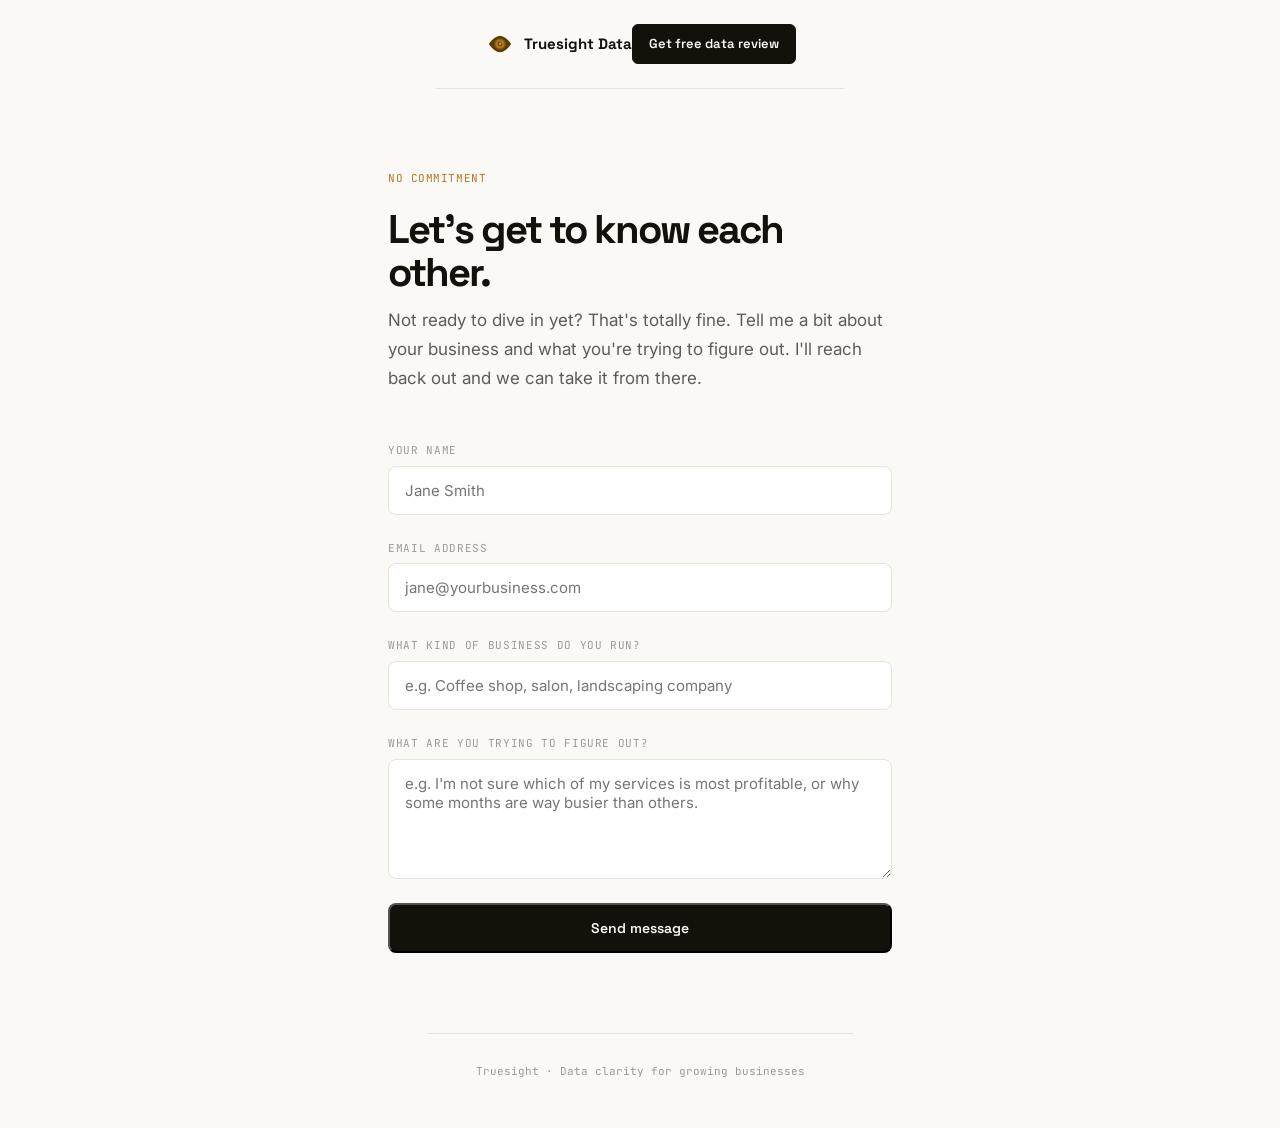
==== contact/index.html @ 4ebfcdee "added everything" ====
<!DOCTYPE html>
<html lang="en">
<head>
  <meta charset="UTF-8" />
  <meta name="viewport" content="width=device-width, initial-scale=1.0" />
  <title>Get in Touch · Truesight Data</title>
  <link rel="icon" type="image/svg+xml" href="../truesight_icon_mark.svg" />
  <link rel="preconnect" href="https://fonts.googleapis.com" />
  <link rel="preconnect" href="https://fonts.gstatic.com" crossorigin />
  <link href="https://fonts.googleapis.com/css2?family=Inter:wght@400;500&family=Space+Grotesk:wght@600;700&family=JetBrains+Mono:wght@400&display=swap" rel="stylesheet" />
  <link rel="stylesheet" href="../styles.css" />
  <!-- Google tag (gtag.js) -->
  <script async src="https://www.googletagmanager.com/gtag/js?id=G-F4FRQ9SZVH"></script>
  <script>
    window.dataLayer = window.dataLayer || [];
    function gtag(){dataLayer.push(arguments);}
    gtag('js', new Date());
    gtag('config', 'G-F4FRQ9SZVH');
  </script>
  <style>
    .review-page { min-height: 100vh; display: flex; flex-direction: column; }
    .review-main { max-width: 600px; margin: 0 auto; padding: 80px 48px; flex: 1; }
    .review-kicker {
      font-family: var(--mono); font-size: 11px; color: var(--accent);
      letter-spacing: 0.05em; text-transform: uppercase; margin-bottom: 20px;
    }
    .review-main h1 { font-size: clamp(28px, 4vw, 40px); margin-bottom: 12px; }
    .review-main .sub { margin-bottom: 48px; }
    .form-group { display: flex; flex-direction: column; gap: 6px; margin-bottom: 24px; }
    .form-group label {
      font-family: var(--mono); font-size: 11px; color: var(--light);
      text-transform: uppercase; letter-spacing: 0.06em;
    }
    .form-group input,
    .form-group textarea {
      background: #fff; border: 1px solid var(--line); border-radius: 8px;
      padding: 14px 16px; font-family: var(--sans); font-size: 15px;
      color: var(--text); transition: border-color 0.15s; width: 100%; resize: vertical;
    }
    .form-group input:focus,
    .form-group textarea:focus { outline: none; border-color: var(--accent); }
    .form-group textarea { min-height: 120px; }
    .form-submit { margin-top: 8px; }
    @media (max-width: 600px) { .review-main { padding: 48px 24px; } }
  </style>
</head>
<body class="review-page">

  <header class="nav">
    <a href="/" class="logo">
      <img src="../truesight_icon_mark.svg" alt="" class="logo__mark" width="32" height="32">
      Truesight Data
    </a>
    <a href="/free-data-review" class="nav__cta nav__cta--primary">Get free data review</a>
  </header>

  <main class="review-main">
    <p class="review-kicker">No commitment</p>
    <h1>Let's get to know each other.</h1>
    <p class="sub">Not ready to dive in yet? That's totally fine. Tell me a bit about your business and what you're trying to figure out. I'll reach back out and we can take it from there.</p>

    <form action="https://formspree.io/f/xjgpeerr" method="POST">
      <input type="hidden" name="_next" value="/thanks" />
      <div class="form-group">
        <label for="name">Your name</label>
        <input type="text" id="name" name="name" placeholder="Jane Smith" required />
      </div>
      <div class="form-group">
        <label for="email">Email address</label>
        <input type="email" id="email" name="email" placeholder="jane@yourbusiness.com" required />
      </div>
      <div class="form-group">
        <label for="business">What kind of business do you run?</label>
        <input type="text" id="business" name="business" placeholder="e.g. Coffee shop, salon, landscaping company" />
      </div>
      <div class="form-group">
        <label for="message">What are you trying to figure out?</label>
        <textarea id="message" name="message" placeholder="e.g. I'm not sure which of my services is most profitable, or why some months are way busier than others."></textarea>
      </div>
      <div class="form-submit">
        <button type="submit" class="btn btn--full">Send message</button>
      </div>
    </form>
  </main>

  <footer class="footer">
    <span>Truesight · Data clarity for growing businesses</span>
  </footer>

</body>
</html>
---- styles.css ----
*, *::before, *::after { box-sizing: border-box; margin: 0; padding: 0; }

:root {
  --bg:      #faf9f6;
  --line:    #e8e3db;
  --text:    #131109;
  --mid:     #605c55;
  --light:   #a09890;
  --accent:  #b07820;
  --green:   #2a7a3b;
  --mono:    'JetBrains Mono', monospace;
  --sans:    'Inter', system-ui, sans-serif;
  --disp:    'Space Grotesk', system-ui, sans-serif;
}

html { scroll-behavior: smooth; }

body {
  background: var(--bg);
  color: var(--mid);
  font-family: var(--sans);
  font-size: 16px;
  line-height: 1.7;
  -webkit-font-smoothing: antialiased;
}

a { color: inherit; text-decoration: none; }

/* ── NAV ──────────────────────────────────────────── */
.nav {
  display: flex; align-items: center; justify-content: space-between;
  max-width: 1280px; margin: 0 auto; padding: 24px 48px;
  position: sticky; top: 0; background: var(--bg);
  border-bottom: 1px solid var(--line); z-index: 100;
}
.logo { font-family: var(--disp); font-size: 15px; font-weight: 700; color: var(--text); display: flex; align-items: center; gap: 8px; }
.logo__mark { display: block; flex-shrink: 0; }

.nav__links { display: flex; align-items: center; gap: 28px; }
.nav__links a { font-size: 13px; color: var(--mid); transition: color 0.15s; }
.nav__links a:hover { color: var(--text); }

.nav__actions { display: flex; align-items: center; gap: 10px; }
.nav__cta {
  font-family: var(--disp); font-size: 13px; font-weight: 600;
  color: var(--text); border: 1px solid var(--line);
  padding: 8px 16px; border-radius: 6px; transition: border-color 0.15s, background 0.15s;
}
.nav__cta:hover { border-color: var(--text); background: var(--text); color: var(--bg); }
.nav__cta--primary { background: var(--text); color: var(--bg); border-color: var(--text); }
.nav__cta--primary:hover { opacity: 0.8; background: var(--text); color: var(--bg); }

/* ── SECTIONS ─────────────────────────────────────── */
.section {
  max-width: 1280px; margin: 0 auto;
  padding: 80px 48px; border-top: 1px solid var(--line);
}

/* ── HERO ─────────────────────────────────────────── */
#hero { display: grid; grid-template-columns: 1fr 1fr; gap: 72px; align-items: center; }

.kicker {
  font-family: var(--mono); font-size: 11px; color: var(--accent);
  letter-spacing: 0.05em; text-transform: uppercase; margin-bottom: 28px;
}
h1 {
  font-family: var(--disp); font-size: clamp(38px, 5vw, 60px);
  font-weight: 700; line-height: 1.08; letter-spacing: -2px;
  color: var(--text); margin-bottom: 24px;
}
.sub { font-size: 17px; line-height: 1.7; margin-bottom: 36px; }
.byline { margin-top: 20px; font-family: var(--mono); font-size: 11px; color: var(--light); }

/* ── PIPELINE (hero visual) ───────────────────────── */
.pipeline-card {
  background: #fff; border: 1px solid var(--line);
  border-radius: 14px; padding: 28px 28px 20px;
  box-shadow: 0 2px 20px rgba(0,0,0,0.06);
}

.pipeline { display: flex; flex-direction: column; }

.pipe-step {
  display: grid; grid-template-columns: 64px 1fr; gap: 14px;
  animation: pipeFadeUp 0.4s ease both;
  animation-delay: calc(var(--i) * 80ms);
}
@keyframes pipeFadeUp {
  from { opacity: 0; transform: translateY(8px); }
  to   { opacity: 1; transform: translateY(0); }
}

.pipe-node {
  display: flex; flex-direction: column; align-items: flex-end;
  padding-top: 10px;
}
.pipe-label {
  font-family: var(--mono); font-size: 9px; color: var(--light);
  text-transform: uppercase; letter-spacing: 0.07em;
  margin-bottom: 6px; white-space: nowrap;
}
.pipe-step--action .pipe-label { color: var(--accent); }

.pipe-line {
  width: 1px; flex: 1; min-height: 12px;
  background: var(--line); margin-right: 0;
}

.pipe-body {
  background: var(--bg); border: 1px solid var(--line);
  border-radius: 8px; padding: 10px 14px; margin-bottom: 8px;
}
.pipe-body p { font-size: 13px; line-height: 1.65; color: var(--mid); }
.pipe-q { font-style: italic; color: var(--text) !important; font-size: 14px !important; }

.pipe-body--chart { padding: 10px 14px 6px; }
.pipe-bars {
  display: flex; align-items: flex-end; gap: 4px; height: 44px;
  margin-top: 16px; margin-bottom: 4px;
}
.pipe-bar { flex: 1; border-radius: 2px 2px 0 0; background: var(--line); position: relative; }
.pipe-bar--hi { background: var(--accent) !important; }
.pipe-bar--lo { background: rgba(176,120,32,0.25) !important; }

/* bar value labels inside pipeline bars */
.pipe-bar .bar__val {
  position: absolute; bottom: calc(100% + 3px); left: 50%;
  transform: translateX(-50%);
  font-family: var(--mono); font-size: 8px; color: var(--light);
  white-space: nowrap; pointer-events: none;
}
.pipe-bar--hi .bar__val { color: var(--accent); }
.pipe-bar-labels {
  display: flex; gap: 4px;
}
.pipe-bar-labels span {
  flex: 1; text-align: center;
  font-family: var(--mono); font-size: 8px; color: var(--light);
}

/* line chart */
.line-chart-wrap { display: flex; flex-direction: column; gap: 4px; width: 100%; padding: 4px 0; overflow: hidden; }
.line-chart-header { display: flex; align-items: center; justify-content: space-between; margin-bottom: 4px; }
.line-chart-metric { font-family: var(--mono); font-size: 9px; color: var(--light); text-transform: uppercase; letter-spacing: 0.06em; }
.line-legend { display: flex; gap: 12px; }
.line-legend__dot { display: inline-block; width: 8px; height: 8px; border-radius: 50%; flex-shrink: 0; vertical-align: middle; margin-right: 4px; }
.line-legend__lbl { font-family: var(--mono); font-size: 9px; color: var(--light); vertical-align: middle; }
.line-svg { width: 100%; display: block; }
.line-path { stroke-dasharray: 1000; stroke-dashoffset: 1000; animation: lineDraw 0.8s ease forwards; }
@keyframes lineDraw { to { stroke-dashoffset: 0; } }

.pipe-body--action {
  background: rgba(176,120,32,0.06);
  border-color: rgba(176,120,32,0.2);
  margin-bottom: 0;
}
.pipe-body--action p { color: var(--text); font-weight: 500; }

/* ── OFFERING CARD (hero visual) ─────────────────── */
.offering-card {
  background: #fff; border: 1px solid var(--line);
  border-radius: 14px; overflow: hidden;
  box-shadow: 0 2px 20px rgba(0,0,0,0.06);
}
.offering-block {
  padding: 20px 24px; border-bottom: 1px solid var(--line);
}
.offering-block:last-child { border-bottom: none; }
.offering-label {
  font-family: var(--mono); font-size: 10px; color: var(--light);
  text-transform: uppercase; letter-spacing: 0.06em;
  display: block; margin-bottom: 12px;
}

.chips { display: flex; flex-wrap: wrap; gap: 6px; }
.chip {
  font-family: var(--mono); font-size: 10px;
  padding: 4px 10px; border-radius: 20px;
  border: 1px solid var(--line); color: var(--mid);
  background: var(--bg);
}
.chip--excel      { background: rgba(33,115,70,0.07);  border-color: rgba(33,115,70,0.25);  color: #1d6b42; }
.chip--sheets     { background: rgba(52,168,83,0.07);  border-color: rgba(52,168,83,0.25);  color: #276e3a; }
.chip--ads        { background: rgba(66,133,244,0.07); border-color: rgba(66,133,244,0.25); color: #1a4fa3; }
.chip--ga         { background: rgba(249,171,0,0.08);  border-color: rgba(249,171,0,0.3);   color: #8a5e00; }
.chip--db         { background: rgba(96,92,85,0.06);   border-color: rgba(96,92,85,0.18);   color: var(--mid); }
.chip--hubspot    { background: rgba(255,122,89,0.07); border-color: rgba(255,122,89,0.25); color: #b84a1e; }
.chip--salesforce { background: rgba(0,161,224,0.07);  border-color: rgba(0,161,224,0.25);  color: #0070a0; }
.chip--powerbi    { background: rgba(243,179,0,0.08);  border-color: rgba(243,179,0,0.3);   color: #7a5800; }
.chip--domo       { background: rgba(30,70,180,0.07);  border-color: rgba(30,70,180,0.25);  color: #1e46b4; }
.chip--tableau    { background: rgba(31,119,180,0.07); border-color: rgba(31,119,180,0.25); color: #1a6090; }
.chip--metabase   { background: rgba(80,158,227,0.07); border-color: rgba(80,158,227,0.25); color: #2a6fa8; }
.chip--more       { color: var(--light); border-style: dashed; }

.mini-chart {
  display: flex; align-items: flex-end; gap: 5px; height: 56px;
}
.mini-bar {
  flex: 1; border-radius: 3px 3px 0 0; background: var(--line);
}
.mini-bar--hi { background: var(--accent); }

.offering-block--insight {
  background: rgba(176,120,32,0.05);
  border-top: 1px solid rgba(176,120,32,0.15);
}
.offering-insight {
  font-size: 14px; font-style: italic; line-height: 1.65; color: var(--text);
}

/* ── REPORT CARD (hero visual) ────────────────────── */
.report-card {
  background: #fff; border: 1px solid var(--line);
  border-radius: 14px; padding: 28px;
  box-shadow: 0 2px 20px rgba(0,0,0,0.06);
}
.report-card__label {
  font-family: var(--mono); font-size: 10px; color: var(--light);
  text-transform: uppercase; letter-spacing: 0.06em;
  margin-bottom: 20px;
}
.report-block {
  padding: 16px 0; border-top: 1px solid var(--line);
}
.report-block:first-of-type { border-top: none; padding-top: 0; }
.report-block--action { background: rgba(176,120,32,0.05); margin: 0 -28px -28px; padding: 16px 28px 24px; border-radius: 0 0 14px 14px; border-top: 1px solid rgba(176,120,32,0.15); }
.report-tag {
  font-family: var(--mono); font-size: 10px; color: var(--accent);
  text-transform: uppercase; letter-spacing: 0.06em;
  display: block; margin-bottom: 6px;
}
.report-block p { font-size: 14px; line-height: 1.7; color: var(--mid); }
.report-q { font-size: 15px; font-style: italic; color: var(--text) !important; }

/* ── BUTTON ───────────────────────────────────────── */
.btn {
  display: inline-flex; align-items: center; justify-content: center;
  background: var(--text); color: var(--bg);
  font-family: var(--disp); font-size: 14px; font-weight: 600;
  padding: 14px 26px; border-radius: 8px; transition: opacity 0.15s;
}
.btn:hover { opacity: 0.75; }
.btn--full { width: 100%; }

/* ── SECTION HEADINGS ─────────────────────────────── */
h2 {
  font-family: var(--disp); font-size: clamp(24px, 3vw, 32px); font-weight: 700;
  color: var(--text); letter-spacing: -0.5px; line-height: 1.15;
  margin-bottom: 40px;
}


/* ── INTERACTIVE Q&A DEMO ─────────────────────────── */
.qa {
  display: grid; grid-template-columns: 1fr 1.4fr; gap: 40px; align-items: start;
}

.qa__list { list-style: none; display: flex; flex-direction: column; gap: 8px; }

.qa__item {
  display: flex; align-items: flex-start; gap: 12px;
  padding: 14px 16px;
  background: #fff; border: 1px solid var(--line); border-radius: 10px;
  cursor: pointer;
  transition: border-color 0.2s, box-shadow 0.2s;
  position: relative;
}
.qa__item::before {
  content: '';
  position: absolute; left: 0; top: 6px; bottom: 6px;
  width: 3px; border-radius: 0 2px 2px 0;
  background: transparent; transition: background 0.2s;
}
.qa__item:not(.active):hover {
  border-color: #ccc6be;
  box-shadow: 0 2px 8px rgba(0,0,0,0.06);
}
.qa__item.active {
  border-color: rgba(176,120,32,0.3);
  box-shadow: 0 2px 14px rgba(0,0,0,0.08);
}
.qa__item.active::before { background: var(--accent); }

.qa__q {
  font-size: 14px; font-style: italic; line-height: 1.55; color: var(--text);
  margin-bottom: 4px;
}
.qa__hint {
  font-family: var(--mono); font-size: 10px; color: var(--light);
  letter-spacing: 0.02em;
}
.qa__item.active .qa__hint { color: var(--accent); }

/* panel */
.qa__panel {
  background: #fff; border: 1px solid var(--line);
  border-radius: 12px; overflow: hidden;
  box-shadow: 0 2px 16px rgba(0,0,0,0.06);
}

.qa__chart-head {
  display: flex; align-items: center; justify-content: space-between;
  padding: 18px 20px 0;
}
.qa__chart-title {
  font-family: var(--mono); font-size: 10px; color: var(--light);
  text-transform: uppercase; letter-spacing: 0.06em;
}
.qa__badge {
  font-family: var(--mono); font-size: 10px; color: var(--green);
  background: rgba(42,122,59,0.08); padding: 3px 8px; border-radius: 4px;
}

.qa__chart { padding: 16px 20px 0; }

.qa__bars {
  display: flex; align-items: flex-end; gap: 5px;
  height: 90px; margin-top: 20px; margin-bottom: 6px;
}

.bar {
  flex: 1; background: var(--line);
  border-radius: 3px 3px 0 0; position: relative;
  transition: height 0.45s cubic-bezier(0.34, 1.1, 0.64, 1), background 0.15s;
}
.bar--hi { background: var(--accent) !important; }
.bar--lo { background: #d4c4b0 !important; opacity: 0.55; }

/* always-visible value label above each bar */
.bar__val {
  position: absolute; bottom: calc(100% + 4px); left: 50%;
  transform: translateX(-50%);
  font-family: var(--mono); font-size: 8px; color: var(--light);
  white-space: nowrap; pointer-events: none;
  transition: opacity 0.3s;
}
.bar--hi .bar__val { color: var(--accent); }
.bar--lo .bar__val { color: var(--mid); }

.qa__labels {
  display: flex; gap: 5px; padding-bottom: 12px;
}
.qa__labels span {
  flex: 1; text-align: center;
  font-family: var(--mono); font-size: 9px; color: var(--light);
}

/* ── UI MOCKUPS (deliverable data step) ───────────── */
.qa__data-text { padding: 0 !important; background: transparent !important; border: none !important; }

.mockup { border: 1px solid var(--line); border-radius: 8px; overflow: hidden; font-family: var(--mono); }
.mockup__bar { background: #f0ede8; padding: 9px 14px; display: flex; align-items: center; gap: 6px; }
.mockup__dot { width: 9px; height: 9px; border-radius: 50%; background: #ccc8c0; flex-shrink: 0; }
.mockup__title { font-size: 10px; color: var(--light); margin-left: 4px; letter-spacing: 0.03em; }
.mockup__live { font-size: 10px; color: #2a7a3b; margin-left: 4px; letter-spacing: 0.03em; }
.mockup__body { background: #fff; padding: 16px; }

.mockup__source-row { display: flex; align-items: center; gap: 6px; margin-bottom: 12px; flex-wrap: wrap; }
.mockup__tag { font-size: 11px; padding: 4px 10px; border-radius: 3px; border: 1px solid var(--line); color: var(--mid); }
.mockup__tag--hubspot { background: rgba(255,122,89,0.08); border-color: rgba(255,122,89,0.25); color: #b84a1e; }
.mockup__tag--ads     { background: rgba(66,133,244,0.08); border-color: rgba(66,133,244,0.25); color: #1a4fa3; }
.mockup__tag--sf      { background: rgba(0,161,224,0.08);  border-color: rgba(0,161,224,0.25);  color: #0070a0; }
.mockup__plus         { font-size: 11px; color: var(--light); }

.mockup__table { display: flex; flex-direction: column; gap: 1px; }
.mockup__row { display: grid; grid-template-columns: 1fr 80px 80px; font-size: 11px; padding: 6px 8px; color: var(--mid); }
.mockup__row span:nth-child(2) { text-align: right; }
.mockup__row span:nth-child(3) { text-align: right; }
.mockup__row--head { font-size: 9px; color: var(--light); letter-spacing: 0.04em; text-transform: uppercase; border-bottom: 1px solid var(--line); padding-bottom: 6px; margin-bottom: 2px; }
.mockup__status--green { color: #2a7a3b; }
.mockup__status--amber { color: var(--accent); }

.mockup__kpi-row { display: flex; gap: 8px; margin-bottom: 12px; }
.mockup__kpi { flex: 1; padding: 10px 12px; border: 1px solid var(--line); border-radius: 4px; }
.mockup__kpi--hi { border-color: rgba(176,120,32,0.3); background: rgba(176,120,32,0.05); }
.mockup__kpi-val { font-size: 18px; font-weight: 600; color: var(--text); display: block; line-height: 1.2; letter-spacing: -0.5px; }
.mockup__kpi--hi .mockup__kpi-val { color: var(--accent); }
.mockup__kpi-lbl { font-size: 9px; color: var(--light); }
.mockup__dbars { display: flex; align-items: flex-end; gap: 4px; height: 60px; }
.mockup__dbar { flex: 1; border-radius: 2px 2px 0 0; background: var(--line); }
.mockup__dbar--hi { background: var(--accent); }

/* Google Slides-style editor mockup */
.mockup--gslides { display: flex; flex-direction: column; }
.mockup__slides-ui { display: flex; background: #404040; }

/* thumbnail strip */
.mockup__thumbs { display: flex; flex-direction: column; gap: 6px; padding: 10px 8px; background: #2d2d2d; width: 68px; flex-shrink: 0; }
.mockup__thumb { display: flex; align-items: flex-start; gap: 4px; cursor: default; }
.mockup__thumb-n { font-family: var(--mono); font-size: 8px; color: #888; margin-top: 3px; flex-shrink: 0; width: 8px; text-align: right; }
.mockup__thumb-slide { flex: 1; background: #fff; border-radius: 2px; padding: 4px; border: 1.5px solid transparent; aspect-ratio: 16/9; display: flex; flex-direction: column; gap: 3px; overflow: hidden; }
.mockup__thumb-slide--active { border-color: #4a90d9; }
.mockup__thumb--active .mockup__thumb-n { color: #4a90d9; }
.mockup__thumb-titlebar { height: 3px; border-radius: 1px; background: var(--line); margin-bottom: 3px; }
.mockup__thumb-titlebar--accent { background: var(--accent); }
.mockup__thumb-lines { display: flex; flex-direction: column; gap: 2px; }
.mockup__thumb-line { height: 2px; border-radius: 1px; background: #e0ddd7; }
.mockup__thumb-chevs { display: flex; gap: 1px; align-items: center; height: 8px; }
.mockup__thumb-chev { flex: 1; height: 100%; background: #8a9aac; clip-path: polygon(0 0, calc(100% - 3px) 0, 100% 50%, calc(100% - 3px) 100%, 0 100%, 3px 50%); }
.mockup__thumb-chev:first-child { clip-path: polygon(0 0, calc(100% - 3px) 0, 100% 50%, calc(100% - 3px) 100%, 0 100%); }
.mockup__thumb-chev:last-child  { clip-path: polygon(3px 0, 100% 0, 100% 100%, 0 100%, 3px 50%); }
.mockup__thumb-chev--hi { background: var(--accent); }

/* main canvas */
.mockup__canvas { flex: 1; display: flex; align-items: center; justify-content: center; padding: 14px; }
.mockup__slide-page { background: #fff; width: 100%; aspect-ratio: 16/9; box-shadow: 0 2px 12px rgba(0,0,0,0.4); overflow: hidden; }

/* deck layout (chevron slide) */
.mockup__slide-page--deck { padding: 14px 16px; display: flex; flex-direction: column; gap: 6px; }
.mockup__deck-title { font-family: var(--disp); font-size: 13px; font-weight: 700; color: var(--text); letter-spacing: -0.2px; line-height: 1.2; }
.mockup__deck-sub { font-family: var(--mono); font-size: 8px; color: var(--light); margin-bottom: 4px; }

/* chevron row */
.mockup__chev-row { display: flex; gap: 0; }
.mockup__chev {
  flex: 1; height: 30px; display: flex; align-items: center; justify-content: center;
  background: #8a9aac; position: relative; z-index: 1;
  margin-right: -7px;
  clip-path: polygon(0 0, calc(100% - 7px) 0, 100% 50%, calc(100% - 7px) 100%, 0 100%, 7px 50%);
}
.mockup__chev--1 { clip-path: polygon(0 0, calc(100% - 7px) 0, 100% 50%, calc(100% - 7px) 100%, 0 100%); z-index: 4; }
.mockup__chev--2 { z-index: 3; }
.mockup__chev--3 { z-index: 2; }
.mockup__chev--4 { clip-path: polygon(7px 0, 100% 0, 100% 100%, 0 100%, 7px 50%); margin-right: 0; z-index: 1; }
.mockup__chev--hi { background: var(--accent); }
.mockup__chev-n { font-family: var(--mono); font-size: 10px; font-weight: 700; color: #fff; position: relative; z-index: 1; margin-left: 4px; }
.mockup__chev--1 .mockup__chev-n { margin-left: 0; }

/* chevron label columns */
.mockup__chev-labels { display: flex; gap: 4px; padding-top: 2px; }
.mockup__chev-label { flex: 1; display: flex; flex-direction: column; gap: 4px; }
.mockup__clbl-head { height: 3px; border-radius: 1px; background: #c8c2ba; margin-bottom: 2px; }
.mockup__clbl-head--hi { background: var(--accent); opacity: 0.6; }
.mockup__clbl-line { height: 2px; border-radius: 1px; background: #e0ddd7; }
.mockup__clbl-line--hi { background: rgba(176,120,32,0.3); }

/* pipeline inside demo panel */
.pipeline--panel {
  padding: 20px;
}
.pipeline--panel .pipe-step {
  animation: none;
}
.qa__panel {
  transition: opacity 0.15s;
}

/* ── STEPS ────────────────────────────────────────── */
.steps { list-style: none; display: grid; grid-template-columns: repeat(4, 1fr); gap: 40px; }
.steps li { display: flex; flex-direction: column; padding-top: 24px; border-top: 1px solid var(--line); }
.n { font-family: var(--mono); font-size: 11px; color: var(--accent); margin-bottom: 16px; }
.steps strong {
  font-family: var(--disp); font-size: 16px; font-weight: 600;
  color: var(--text); display: block; margin-bottom: 10px;
  letter-spacing: -0.2px; line-height: 1.3;
}
.steps p { font-size: 15px; line-height: 1.7; }

/* ── START FREE PATHS ─────────────────────────────── */
.paths {
  display: grid; grid-template-columns: 1fr 1fr; gap: 24px; align-items: start;
}

.path {
  border: 1px solid var(--line); border-radius: 12px; padding: 36px;
  display: flex; flex-direction: column;
}
.path--alt {
  background: #fff;
}

.path__label {
  font-family: var(--mono); font-size: 10px; color: var(--accent);
  text-transform: uppercase; letter-spacing: 0.06em; margin-bottom: 12px;
}
.path__title {
  font-family: var(--disp); font-size: 20px; font-weight: 700;
  color: var(--text); letter-spacing: -0.3px; margin-bottom: 14px; line-height: 1.2;
}
.path__desc {
  font-size: 15px; line-height: 1.7; color: var(--mid);
  margin-bottom: 24px; padding-bottom: 24px; border-bottom: 1px solid var(--line);
}
.path__list {
  list-style: none; display: flex; flex-direction: column; gap: 10px;
  margin-bottom: 32px; flex: 1;
}
.path__list li { font-size: 14px; padding-left: 18px; position: relative; color: var(--mid); }
.path__list li::before { content: '-'; position: absolute; left: 0; color: var(--accent); }

.btn--outline {
  background: transparent; color: var(--text);
  border: 1.5px solid var(--line); transition: border-color 0.15s, background 0.15s;
}
.btn--outline:hover { opacity: 1; border-color: var(--text); background: var(--text); color: var(--bg); }

/* ── WHY TRUESIGHT ────────────────────────────────── */
.why-grid {
  display: grid; grid-template-columns: 1fr 1fr; gap: 0;
  border: 1px solid var(--line); border-radius: 12px; overflow: hidden;
}
.why-item {
  padding: 36px 32px; border-right: 1px solid var(--line); border-bottom: 1px solid var(--line);
}
.why-item:nth-child(2n) { border-right: none; }
.why-item:nth-last-child(-n+2) { border-bottom: none; }
.why-item strong {
  font-family: var(--disp); font-size: 16px; font-weight: 600;
  color: var(--text); display: block; margin-bottom: 10px; letter-spacing: -0.2px;
}
.why-item p { font-size: 15px; line-height: 1.7; }

/* ── PRICING ──────────────────────────────────────── */
.pricing-grid {
  display: grid; grid-template-columns: 1fr 1fr; gap: 24px;
}
.pricing-grid--3 { grid-template-columns: 1fr 1fr 1fr; }
.pricing-grid--4 { grid-template-columns: 1fr 1fr; }

.pricing-card {
  position: relative;
  border: 1px solid var(--line); border-radius: 12px; padding: 32px;
  display: flex; flex-direction: column;
  transition: transform 0.2s ease, box-shadow 0.2s ease;
}
.pricing-card:hover {
  transform: translateY(-4px);
  box-shadow: 0 8px 32px rgba(0,0,0,0.18);
}
.pricing-card--featured {
  border-color: rgba(176,120,32,0.5);
  box-shadow: 0 0 0 1px rgba(176,120,32,0.5), 0 4px 24px rgba(176,120,32,0.1);
  transform: scale(1.025);
}
.pricing-card--featured:hover {
  transform: scale(1.025) translateY(-4px);
  box-shadow: 0 0 0 1px rgba(176,120,32,0.5), 0 12px 40px rgba(176,120,32,0.18);
}

.pricing-card__popular-badge {
  position: absolute; top: -14px; left: 50%; transform: translateX(-50%);
  background: var(--accent); color: #fff;
  font-family: var(--mono); font-size: 10px; font-weight: 600;
  text-transform: uppercase; letter-spacing: 0.08em;
  padding: 4px 14px; border-radius: 20px; white-space: nowrap;
}

.pricing-card__tier {
  font-family: var(--mono); font-size: 11px; font-weight: 600;
  text-transform: uppercase; letter-spacing: 0.1em;
  color: var(--accent); margin-bottom: 8px;
}
.pricing-card__name {
  font-size: 1.25rem; font-weight: 700; color: var(--text);
  margin-bottom: 16px; letter-spacing: -0.3px;
}
.pricing-card__price {
  font-family: var(--mono); font-size: 2rem; font-weight: 600;
  color: var(--accent); line-height: 1; margin-bottom: 4px;
}
.pricing-card__price-alt {
  font-size: 0.875rem; font-weight: 400; color: var(--light);
}
.pricing-card__price-secondary {
  font-size: 0.875rem; color: var(--light); margin-bottom: 16px;
}
.pricing-card__desc {
  font-size: 14px; line-height: 1.65; color: var(--mid);
  flex: 1; margin-bottom: 24px; margin-top: 16px;
}
.pricing-card__cta {
  align-self: stretch; text-align: center;
}

.fine { margin-top: 16px; font-size: 12px; color: var(--light); text-align: center; }

/* ── ABOUT ────────────────────────────────────────── */
.stat-row {
  display: grid; grid-template-columns: repeat(3, 1fr);
  gap: 40px; margin-bottom: 48px; padding-bottom: 48px;
  border-bottom: 1px solid var(--line);
}
.stat__n {
  font-family: var(--mono); font-size: 48px; color: var(--text);
  letter-spacing: -2px; line-height: 1; margin-bottom: 6px;
}
.stat__u { font-size: 24px; color: var(--accent); margin-left: 2px; }
.stat__l { font-size: 13px; color: var(--light); }

.about-name {
  font-family: var(--disp); font-size: 18px; font-weight: 700;
  color: var(--text); margin-bottom: 20px; letter-spacing: -0.3px;
}
.about-name span { font-family: var(--sans); font-size: 14px; font-weight: 400; color: var(--light); }

.prose { max-width: 600px; }
.prose p { font-size: 16px; line-height: 1.8; margin-bottom: 14px; }
.prose p:last-child { margin-bottom: 0; }

.about-cols { display: grid; grid-template-columns: 1fr 280px; gap: 32px; align-items: start; margin-right: auto; max-width: 1000px; }
.about-portrait-wrap { position: sticky; top: 100px; }
.about-portrait { width: 100%; border-radius: 12px; display: block; object-fit: cover; border: 1px solid var(--line); }
.about-caption { font-family: var(--mono); font-size: 11px; color: var(--light); margin-top: 10px; text-align: center; }

.about-tags { display: flex; flex-wrap: wrap; gap: 8px; margin-bottom: 20px; }
.about-tag {
  font-family: var(--mono); font-size: 11px;
  padding: 5px 10px; border-radius: 20px;
  border: 1px solid var(--line); color: var(--mid);
  background: var(--bg);
}
.about-tag--linkedin {
  display: inline-flex; align-items: center; gap: 5px;
  color: #0a66c2; border-color: rgba(10,102,194,0.3);
  background: rgba(10,102,194,0.06);
  text-decoration: none; transition: background 0.15s;
}
.about-tag--linkedin:hover { background: rgba(10,102,194,0.12); }

/* ── CTA ──────────────────────────────────────────── */
.section--cta p { font-size: 18px; line-height: 1.7; max-width: 480px; }
.section--cta a { color: var(--accent); border-bottom: 1px solid rgba(176,120,32,0.3); transition: opacity 0.15s; }
.section--cta a:hover { opacity: 0.7; }

/* ── FOOTER ───────────────────────────────────────── */
.footer {
  max-width: 1280px; margin: 0 auto; padding: 28px 48px 48px;
  border-top: 1px solid var(--line);
  font-family: var(--mono); font-size: 11px; color: var(--light);
}

/* ── RESPONSIVE ───────────────────────────────────── */
@media (max-width: 760px) {
  #hero { grid-template-columns: 1fr; gap: 48px; }
  .qa { grid-template-columns: 1fr; gap: 32px; }
  .steps { grid-template-columns: 1fr; gap: 0; }
  .steps li { border-top: none; border-bottom: 1px solid var(--line); padding: 24px 0; }
  .steps li:first-child { border-top: 1px solid var(--line); }
  .paths { grid-template-columns: 1fr; }
  .pricing-grid { grid-template-columns: 1fr; }
  .pricing-grid--3 { grid-template-columns: 1fr; }
  .pricing-grid--4 { grid-template-columns: 1fr; }
  .why-grid { grid-template-columns: 1fr; }
  .why-item { border-right: none; border-bottom: 1px solid var(--line) !important; }
  .why-item:last-child { border-bottom: none !important; }
  .stat-row { grid-template-columns: repeat(3, 1fr); }
  .about-cols { grid-template-columns: 1fr; gap: 32px; }
  .about-portrait-wrap { position: static; max-width: 220px; }
}

@media (max-width: 640px) {
  .nav__links { display: none; }
}

@media (max-width: 520px) {
  .nav, .section, .footer { padding-left: 24px; padding-right: 24px; }
  h1 { letter-spacing: -1.5px; }
  .pricing-card { padding: 28px 24px; }
  .stat-row { grid-template-columns: 1fr 1fr; }
}
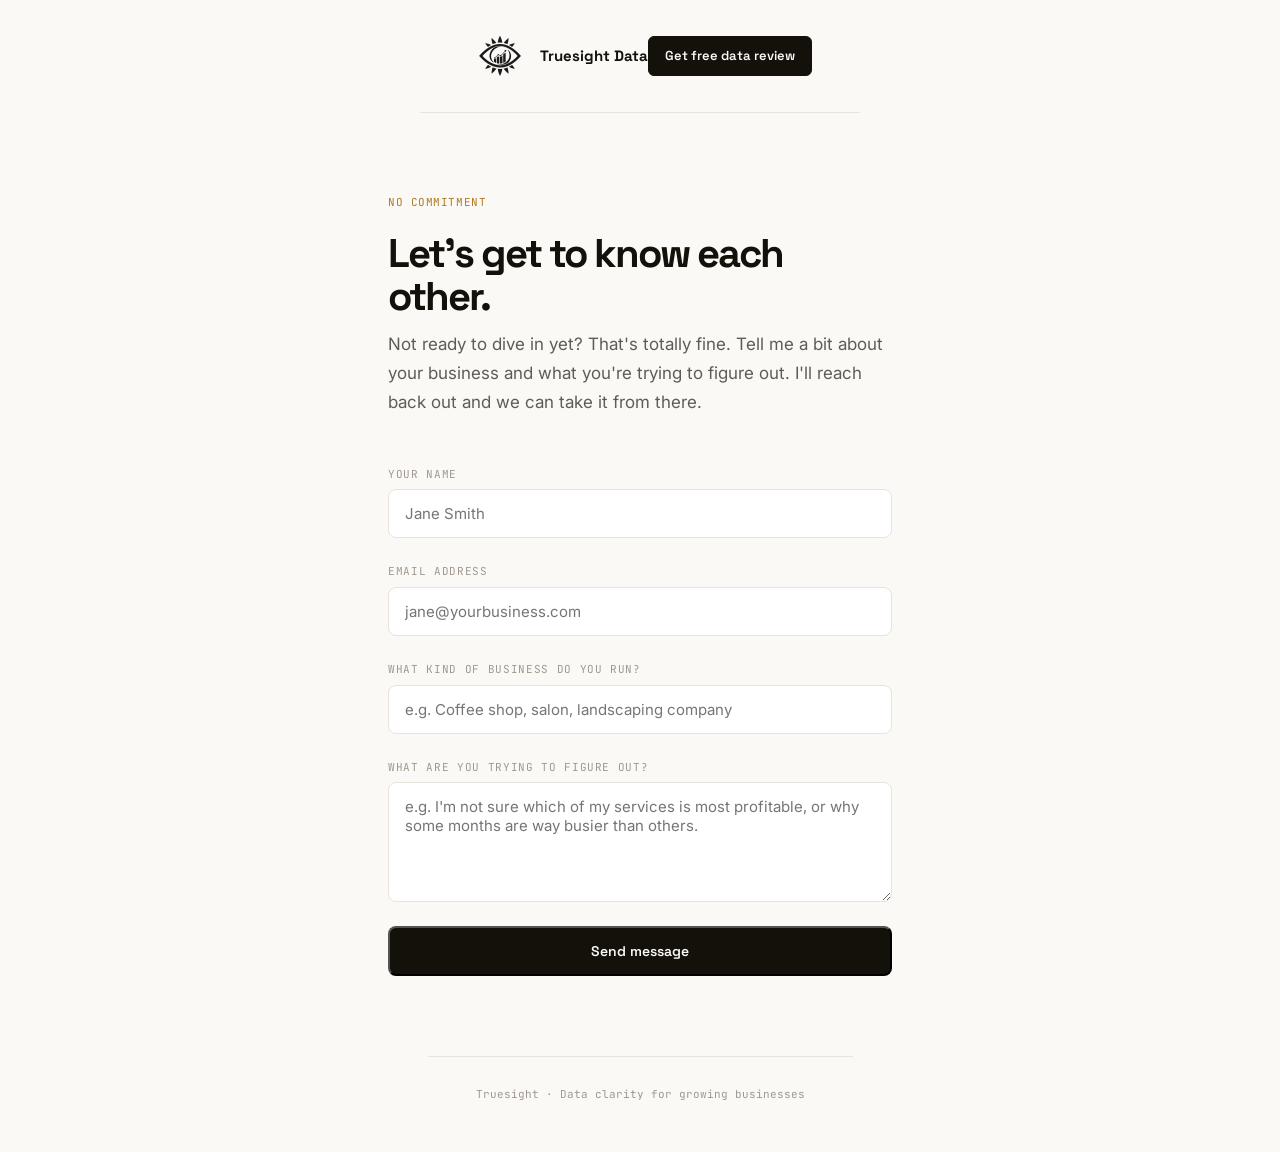
==== commit 501305c7: "nice" ====
--- a/contact/index.html
+++ b/contact/index.html
@@ -4,7 +4,7 @@
   <meta charset="UTF-8" />
   <meta name="viewport" content="width=device-width, initial-scale=1.0" />
   <title>Get in Touch · Truesight Data</title>
-  <link rel="icon" type="image/svg+xml" href="../truesight_icon_mark.svg" />
+  <link rel="icon" type="image/svg+xml" href="../empath-icon-v2.png" />
   <link rel="preconnect" href="https://fonts.googleapis.com" />
   <link rel="preconnect" href="https://fonts.gstatic.com" crossorigin />
   <link href="https://fonts.googleapis.com/css2?family=Inter:wght@400;500&family=Space+Grotesk:wght@600;700&family=JetBrains+Mono:wght@400&display=swap" rel="stylesheet" />
@@ -48,7 +48,7 @@
 
   <header class="nav">
     <a href="/" class="logo">
-      <img src="../truesight_icon_mark.svg" alt="" class="logo__mark" width="32" height="32">
+      <img src="../empath-icon-v2.png" alt="" class="logo__mark" width="64" height="64">
       Truesight Data
     </a>
     <a href="/free-data-review" class="nav__cta nav__cta--primary">Get free data review</a>
